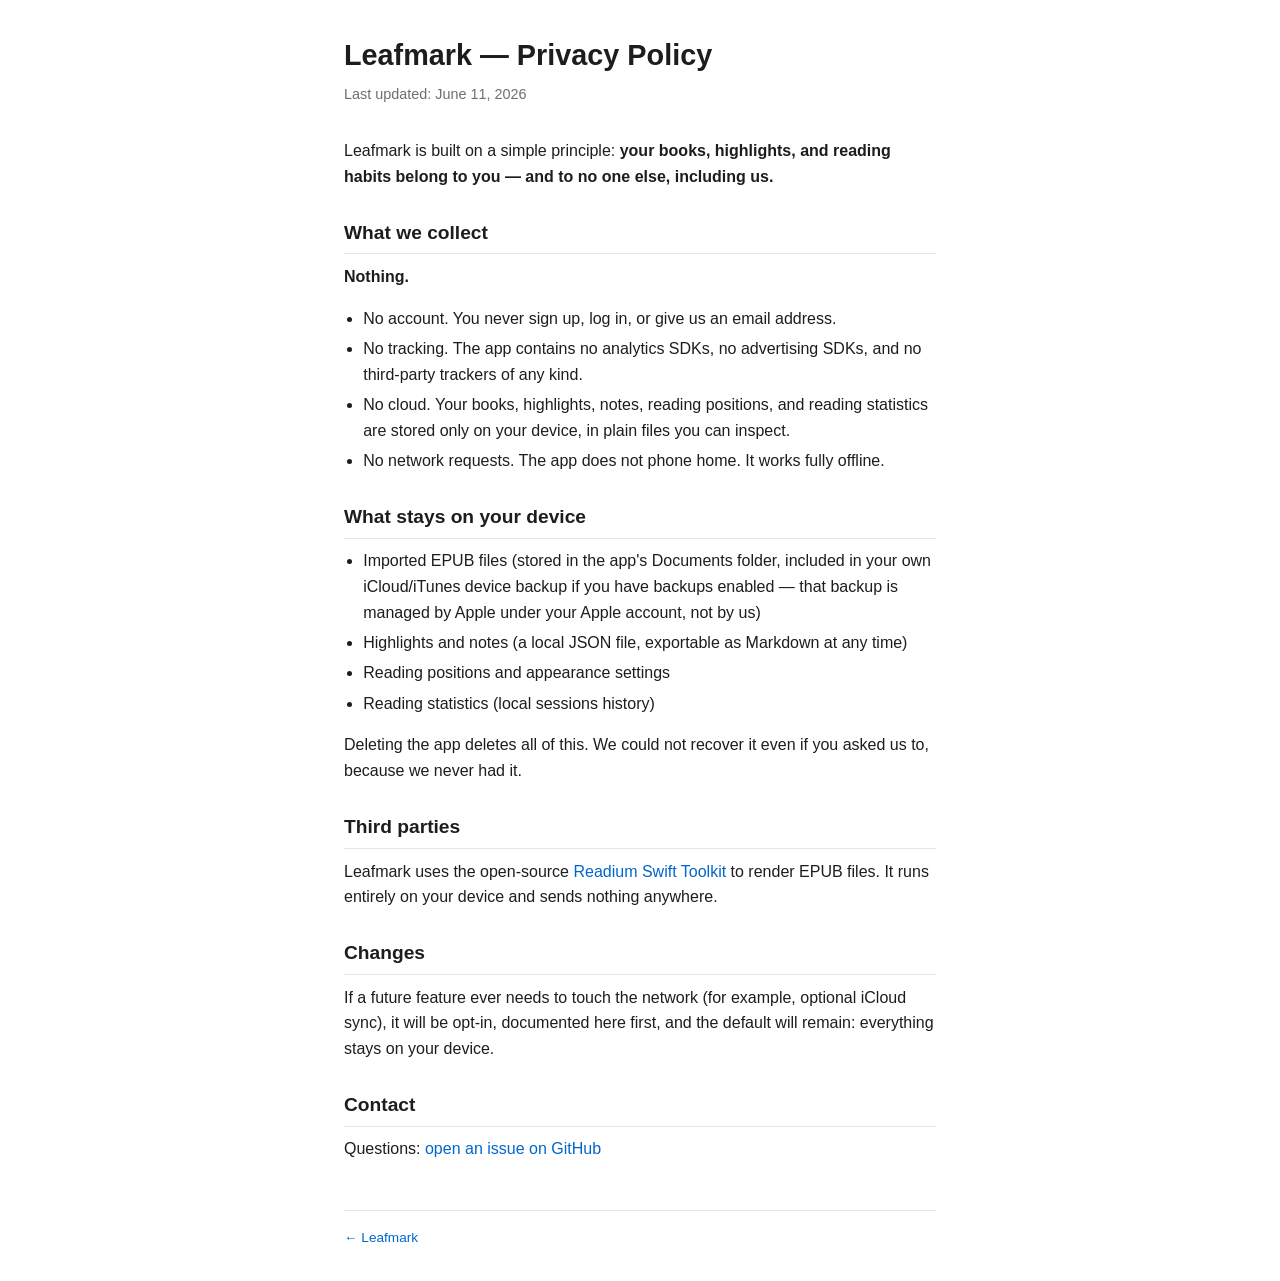
==== privacy.html @ 05604157 "Leafmark app site: privacy policy, support, landing page" ====
<!DOCTYPE html>
<html lang="en">
<head>
<meta charset="utf-8">
<meta name="viewport" content="width=device-width, initial-scale=1">
<title>Privacy Policy — Leafmark</title>
<style>
  * { margin: 0; padding: 0; box-sizing: border-box; }
  body { font-family: -apple-system, BlinkMacSystemFont, "Segoe UI", Roboto, sans-serif; color: #1d1d1f; line-height: 1.6; max-width: 640px; margin: 0 auto; padding: 2rem 1.5rem; }
  h1 { font-size: 1.8rem; margin-bottom: .3rem; }
  .updated { color: #6e6e73; font-size: .9rem; margin-bottom: 2rem; }
  h2 { font-size: 1.2rem; margin: 1.8rem 0 .6rem; border-bottom: 1px solid #e5e5e5; padding-bottom: .3rem; }
  ul { padding-left: 1.2rem; margin-bottom: 1rem; }
  li { margin-bottom: .3rem; }
  p { margin-bottom: 1rem; }
  a { color: #0066cc; text-decoration: none; }
  a:hover { text-decoration: underline; }
  strong { font-weight: 600; }
  footer { margin-top: 3rem; padding-top: 1rem; border-top: 1px solid #e5e5e5; color: #6e6e73; font-size: .85rem; }
</style>
</head>
<body>
<h1>Leafmark — Privacy Policy</h1>
<p class="updated">Last updated: June 11, 2026</p>

<p>Leafmark is built on a simple principle: <strong>your books, highlights, and reading habits belong to you — and to no one else, including us.</strong></p>

<h2>What we collect</h2>
<p><strong>Nothing.</strong></p>
<ul>
  <li>No account. You never sign up, log in, or give us an email address.</li>
  <li>No tracking. The app contains no analytics SDKs, no advertising SDKs, and no third-party trackers of any kind.</li>
  <li>No cloud. Your books, highlights, notes, reading positions, and reading statistics are stored only on your device, in plain files you can inspect.</li>
  <li>No network requests. The app does not phone home. It works fully offline.</li>
</ul>

<h2>What stays on your device</h2>
<ul>
  <li>Imported EPUB files (stored in the app's Documents folder, included in your own iCloud/iTunes device backup if you have backups enabled — that backup is managed by Apple under your Apple account, not by us)</li>
  <li>Highlights and notes (a local JSON file, exportable as Markdown at any time)</li>
  <li>Reading positions and appearance settings</li>
  <li>Reading statistics (local sessions history)</li>
</ul>
<p>Deleting the app deletes all of this. We could not recover it even if you asked us to, because we never had it.</p>

<h2>Third parties</h2>
<p>Leafmark uses the open-source <a href="https://github.com/readium/swift-toolkit">Readium Swift Toolkit</a> to render EPUB files. It runs entirely on your device and sends nothing anywhere.</p>

<h2>Changes</h2>
<p>If a future feature ever needs to touch the network (for example, optional iCloud sync), it will be opt-in, documented here first, and the default will remain: everything stays on your device.</p>

<h2>Contact</h2>
<p>Questions: <a href="https://github.com/atani/epub-reader-ios/issues">open an issue on GitHub</a></p>

<footer><a href="index.html">← Leafmark</a></footer>
</body>
</html>
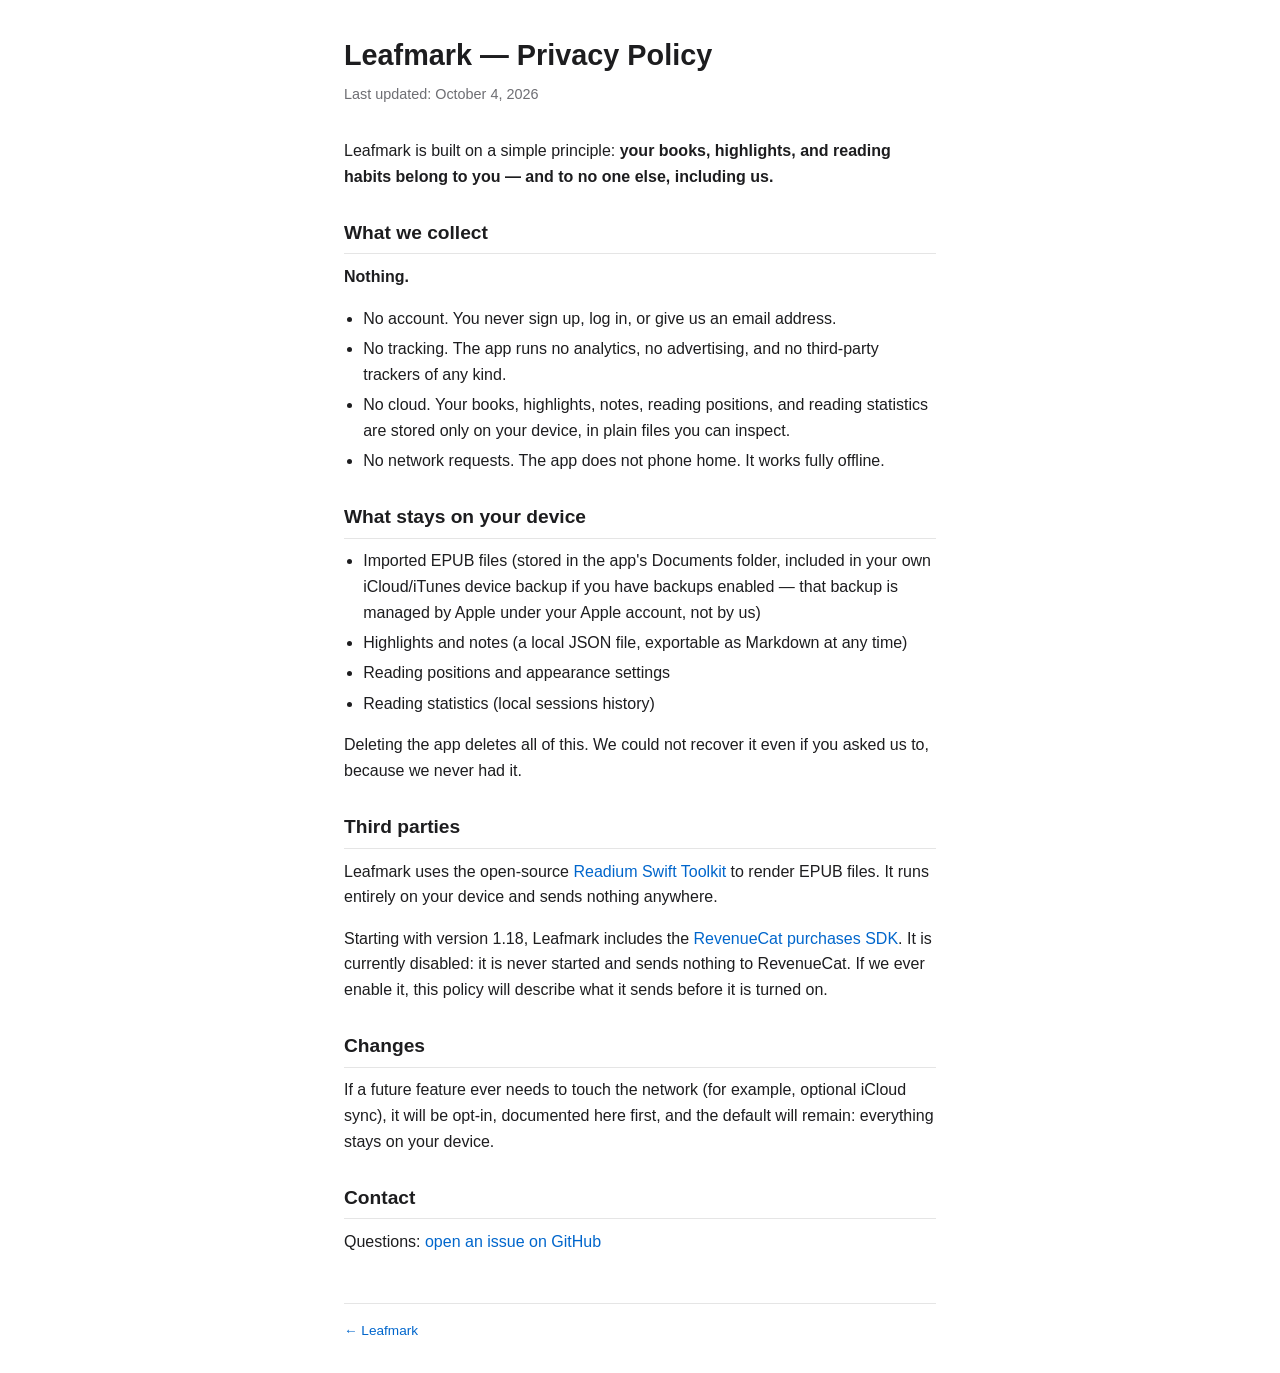
==== commit 00bd78c9: "1.18の配布基点を整え、プライバシーポリシーを更新します。 - 公開中の1.17に含まれる代替アイコンを統合し、版番号を1.18（build 27）へ上げます。 - プライバシーポリシーへ、Reve" ====
--- a/privacy.html
+++ b/privacy.html
@@ -21,7 +21,7 @@
 </head>
 <body>
 <h1>Leafmark — Privacy Policy</h1>
-<p class="updated">Last updated: June 11, 2026</p>
+<p class="updated">Last updated: October 4, 2026</p>
 
 <p>Leafmark is built on a simple principle: <strong>your books, highlights, and reading habits belong to you — and to no one else, including us.</strong></p>
 
@@ -29,7 +29,7 @@
 <p><strong>Nothing.</strong></p>
 <ul>
   <li>No account. You never sign up, log in, or give us an email address.</li>
-  <li>No tracking. The app contains no analytics SDKs, no advertising SDKs, and no third-party trackers of any kind.</li>
+  <li>No tracking. The app runs no analytics, no advertising, and no third-party trackers of any kind.</li>
   <li>No cloud. Your books, highlights, notes, reading positions, and reading statistics are stored only on your device, in plain files you can inspect.</li>
   <li>No network requests. The app does not phone home. It works fully offline.</li>
 </ul>
@@ -45,6 +45,7 @@
 
 <h2>Third parties</h2>
 <p>Leafmark uses the open-source <a href="https://github.com/readium/swift-toolkit">Readium Swift Toolkit</a> to render EPUB files. It runs entirely on your device and sends nothing anywhere.</p>
+<p>Starting with version 1.18, Leafmark includes the <a href="https://github.com/RevenueCat/purchases-ios">RevenueCat purchases SDK</a>. It is currently disabled: it is never started and sends nothing to RevenueCat. If we ever enable it, this policy will describe what it sends before it is turned on.</p>
 
 <h2>Changes</h2>
 <p>If a future feature ever needs to touch the network (for example, optional iCloud sync), it will be opt-in, documented here first, and the default will remain: everything stays on your device.</p>
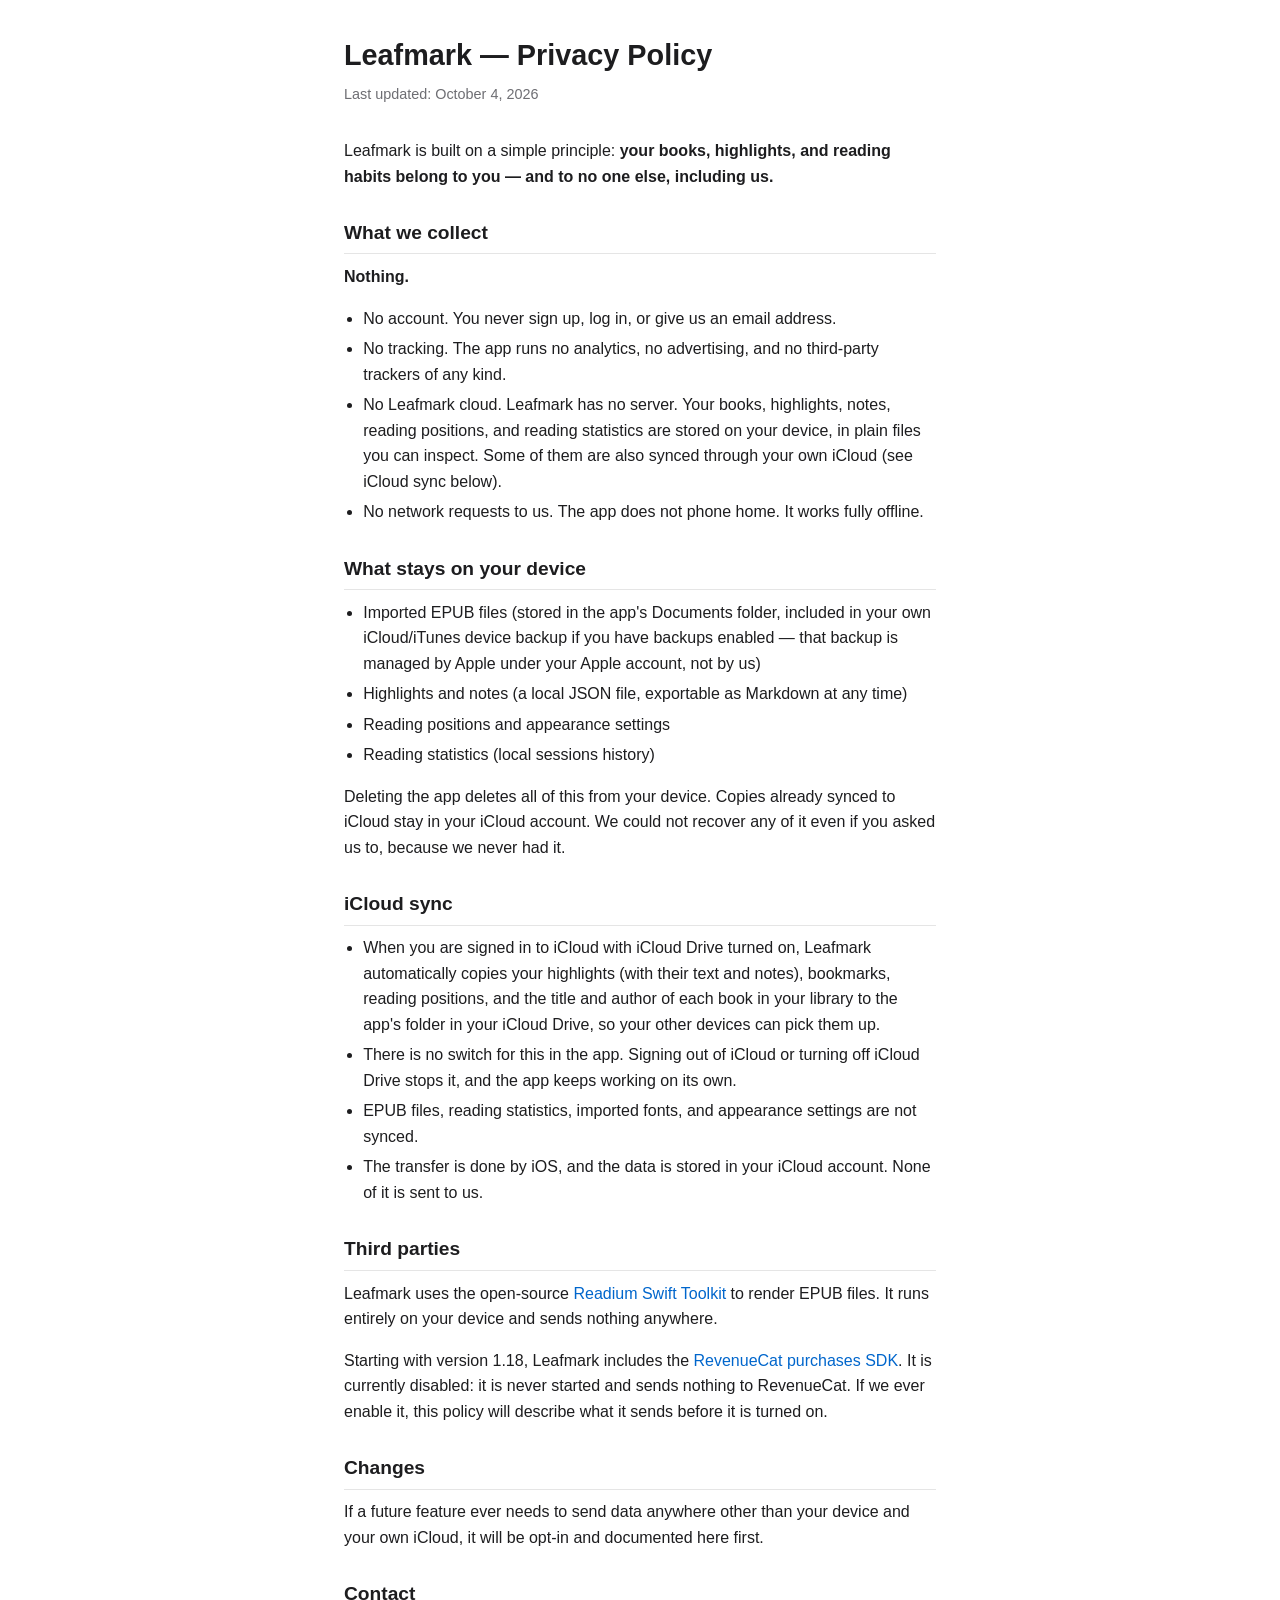
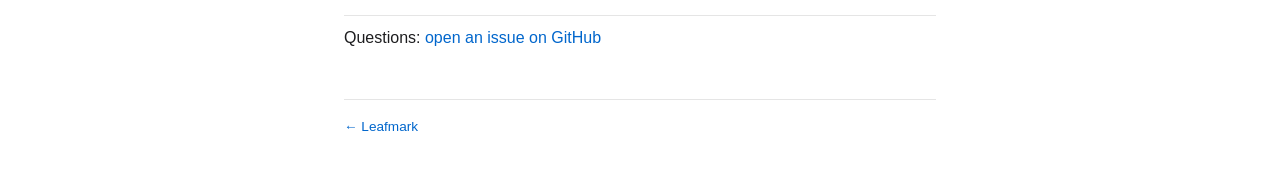
==== commit 047e9e22: "プライバシーポリシーをiCloud同期の実装に合わせます。 - 端末のみに保存するという記載を改め、iCloud同期の節を追加します。 - アプリを削除してもiCloud側の写しが残ることを明記します" ====
--- a/privacy.html
+++ b/privacy.html
@@ -30,8 +30,8 @@
 <ul>
   <li>No account. You never sign up, log in, or give us an email address.</li>
   <li>No tracking. The app runs no analytics, no advertising, and no third-party trackers of any kind.</li>
-  <li>No cloud. Your books, highlights, notes, reading positions, and reading statistics are stored only on your device, in plain files you can inspect.</li>
-  <li>No network requests. The app does not phone home. It works fully offline.</li>
+  <li>No Leafmark cloud. Leafmark has no server. Your books, highlights, notes, reading positions, and reading statistics are stored on your device, in plain files you can inspect. Some of them are also synced through your own iCloud (see iCloud sync below).</li>
+  <li>No network requests to us. The app does not phone home. It works fully offline.</li>
 </ul>
 
 <h2>What stays on your device</h2>
@@ -41,14 +41,22 @@
   <li>Reading positions and appearance settings</li>
   <li>Reading statistics (local sessions history)</li>
 </ul>
-<p>Deleting the app deletes all of this. We could not recover it even if you asked us to, because we never had it.</p>
+<p>Deleting the app deletes all of this from your device. Copies already synced to iCloud stay in your iCloud account. We could not recover any of it even if you asked us to, because we never had it.</p>
+
+<h2>iCloud sync</h2>
+<ul>
+  <li>When you are signed in to iCloud with iCloud Drive turned on, Leafmark automatically copies your highlights (with their text and notes), bookmarks, reading positions, and the title and author of each book in your library to the app's folder in your iCloud Drive, so your other devices can pick them up.</li>
+  <li>There is no switch for this in the app. Signing out of iCloud or turning off iCloud Drive stops it, and the app keeps working on its own.</li>
+  <li>EPUB files, reading statistics, imported fonts, and appearance settings are not synced.</li>
+  <li>The transfer is done by iOS, and the data is stored in your iCloud account. None of it is sent to us.</li>
+</ul>
 
 <h2>Third parties</h2>
 <p>Leafmark uses the open-source <a href="https://github.com/readium/swift-toolkit">Readium Swift Toolkit</a> to render EPUB files. It runs entirely on your device and sends nothing anywhere.</p>
 <p>Starting with version 1.18, Leafmark includes the <a href="https://github.com/RevenueCat/purchases-ios">RevenueCat purchases SDK</a>. It is currently disabled: it is never started and sends nothing to RevenueCat. If we ever enable it, this policy will describe what it sends before it is turned on.</p>
 
 <h2>Changes</h2>
-<p>If a future feature ever needs to touch the network (for example, optional iCloud sync), it will be opt-in, documented here first, and the default will remain: everything stays on your device.</p>
+<p>If a future feature ever needs to send data anywhere other than your device and your own iCloud, it will be opt-in and documented here first.</p>
 
 <h2>Contact</h2>
 <p>Questions: <a href="https://github.com/atani/epub-reader-ios/issues">open an issue on GitHub</a></p>
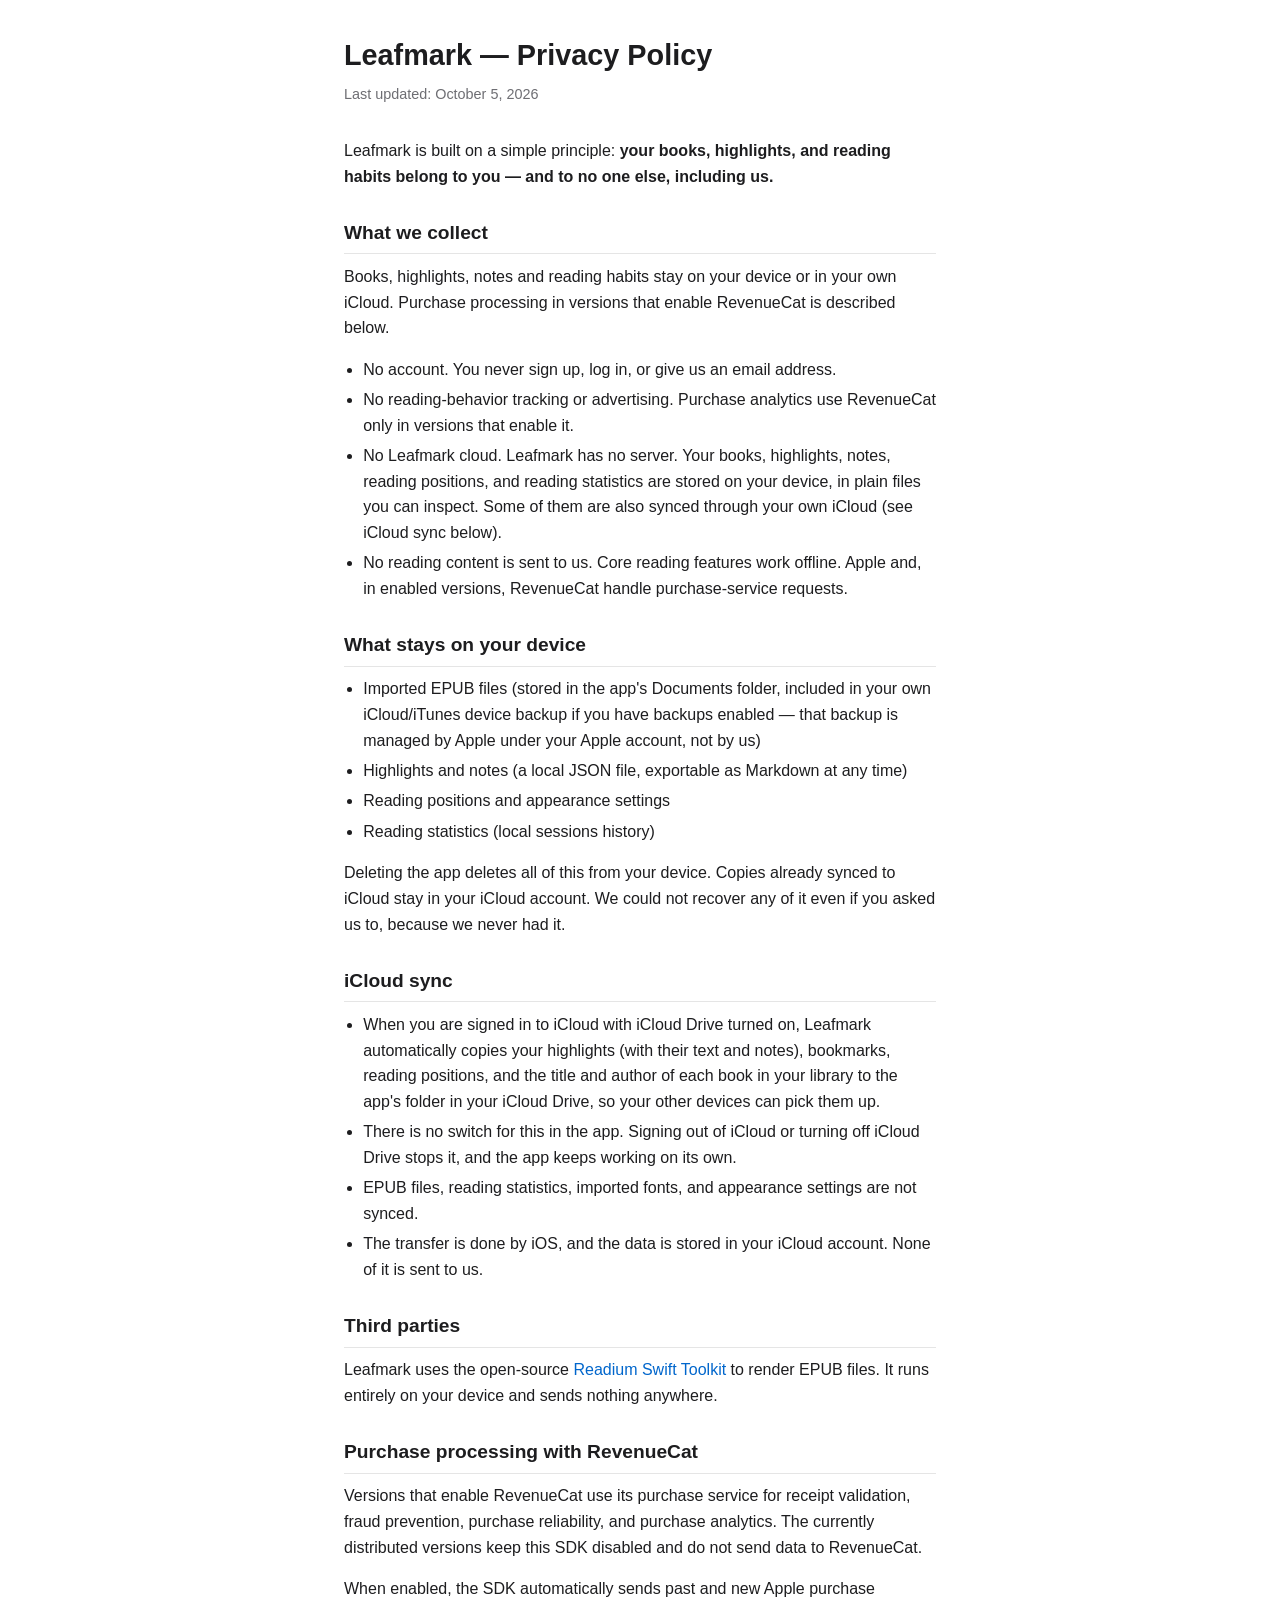
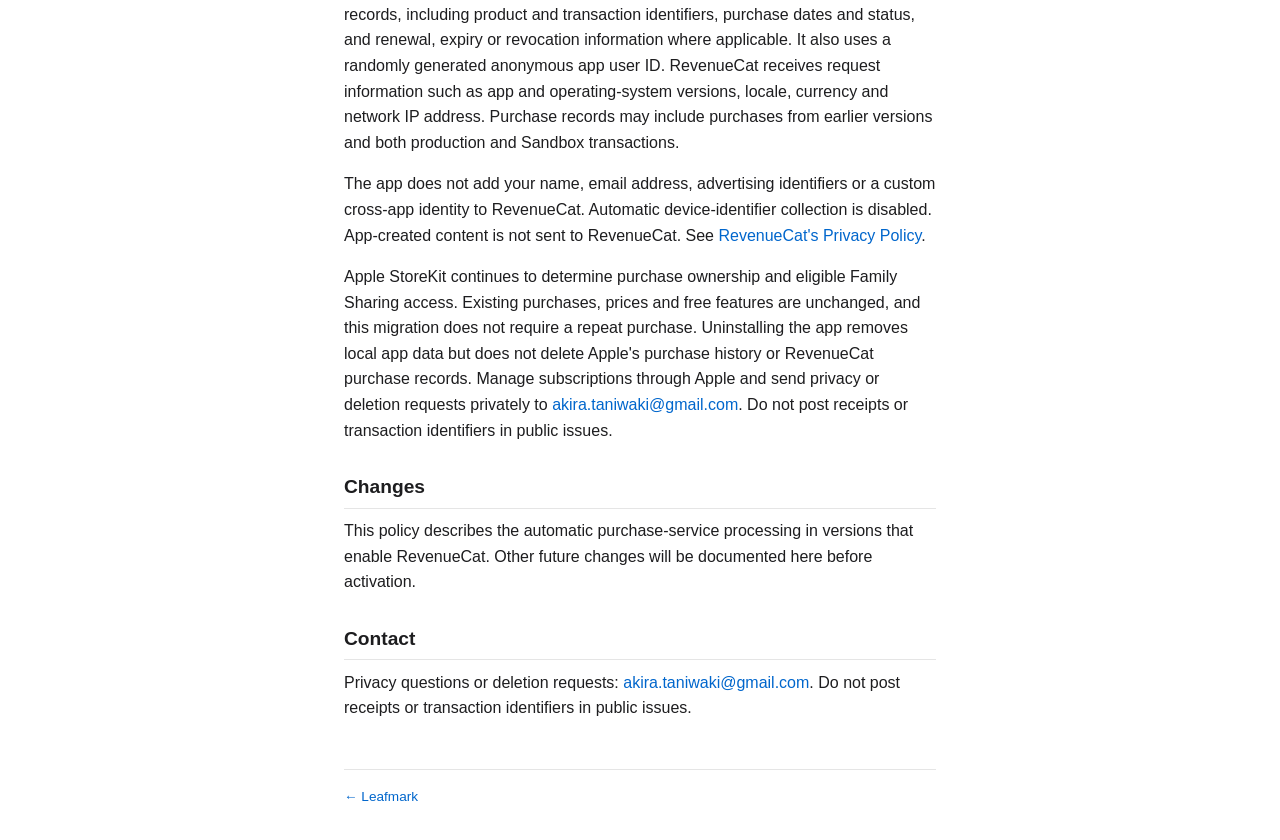
==== commit 46d64a29: "RevenueCatの有効化準備と未公開プライバシー案を追加します。" ====
--- a/privacy.html
+++ b/privacy.html
@@ -21,17 +21,17 @@
 </head>
 <body>
 <h1>Leafmark — Privacy Policy</h1>
-<p class="updated">Last updated: October 4, 2026</p>
+<p class="updated">Last updated: October 5, 2026</p>
 
 <p>Leafmark is built on a simple principle: <strong>your books, highlights, and reading habits belong to you — and to no one else, including us.</strong></p>
 
 <h2>What we collect</h2>
-<p><strong>Nothing.</strong></p>
+<p>Books, highlights, notes and reading habits stay on your device or in your own iCloud. Purchase processing in versions that enable RevenueCat is described below.</p>
 <ul>
   <li>No account. You never sign up, log in, or give us an email address.</li>
-  <li>No tracking. The app runs no analytics, no advertising, and no third-party trackers of any kind.</li>
+  <li>No reading-behavior tracking or advertising. Purchase analytics use RevenueCat only in versions that enable it.</li>
   <li>No Leafmark cloud. Leafmark has no server. Your books, highlights, notes, reading positions, and reading statistics are stored on your device, in plain files you can inspect. Some of them are also synced through your own iCloud (see iCloud sync below).</li>
-  <li>No network requests to us. The app does not phone home. It works fully offline.</li>
+  <li>No reading content is sent to us. Core reading features work offline. Apple and, in enabled versions, RevenueCat handle purchase-service requests.</li>
 </ul>
 
 <h2>What stays on your device</h2>
@@ -53,13 +53,18 @@
 
 <h2>Third parties</h2>
 <p>Leafmark uses the open-source <a href="https://github.com/readium/swift-toolkit">Readium Swift Toolkit</a> to render EPUB files. It runs entirely on your device and sends nothing anywhere.</p>
-<p>Starting with version 1.18, Leafmark includes the <a href="https://github.com/RevenueCat/purchases-ios">RevenueCat purchases SDK</a>. It is currently disabled: it is never started and sends nothing to RevenueCat. If we ever enable it, this policy will describe what it sends before it is turned on.</p>
+<h2>Purchase processing with RevenueCat</h2>
+<p>Versions that enable RevenueCat use its purchase service for receipt validation, fraud prevention, purchase reliability, and purchase analytics. The currently distributed versions keep this SDK disabled and do not send data to RevenueCat.</p>
+<p>When enabled, the SDK automatically sends past and new Apple purchase records, including product and transaction identifiers, purchase dates and status, and renewal, expiry or revocation information where applicable. It also uses a randomly generated anonymous app user ID. RevenueCat receives request information such as app and operating-system versions, locale, currency and network IP address. Purchase records may include purchases from earlier versions and both production and Sandbox transactions.</p>
+<p>The app does not add your name, email address, advertising identifiers or a custom cross-app identity to RevenueCat. Automatic device-identifier collection is disabled. App-created content is not sent to RevenueCat. See <a href="https://www.revenuecat.com/privacy">RevenueCat's Privacy Policy</a>.</p>
+<p>Apple StoreKit continues to determine purchase ownership and eligible Family Sharing access. Existing purchases, prices and free features are unchanged, and this migration does not require a repeat purchase. Uninstalling the app removes local app data but does not delete Apple's purchase history or RevenueCat purchase records. Manage subscriptions through Apple and send privacy or deletion requests privately to <a href="mailto:akira.taniwaki@gmail.com">akira.taniwaki@gmail.com</a>. Do not post receipts or transaction identifiers in public issues.</p>
+
 
 <h2>Changes</h2>
-<p>If a future feature ever needs to send data anywhere other than your device and your own iCloud, it will be opt-in and documented here first.</p>
+<p>This policy describes the automatic purchase-service processing in versions that enable RevenueCat. Other future changes will be documented here before activation.</p>
 
 <h2>Contact</h2>
-<p>Questions: <a href="https://github.com/atani/epub-reader-ios/issues">open an issue on GitHub</a></p>
+<p>Privacy questions or deletion requests: <a href="mailto:akira.taniwaki@gmail.com">akira.taniwaki@gmail.com</a>. Do not post receipts or transaction identifiers in public issues.</p>
 
 <footer><a href="index.html">← Leafmark</a></footer>
 </body>
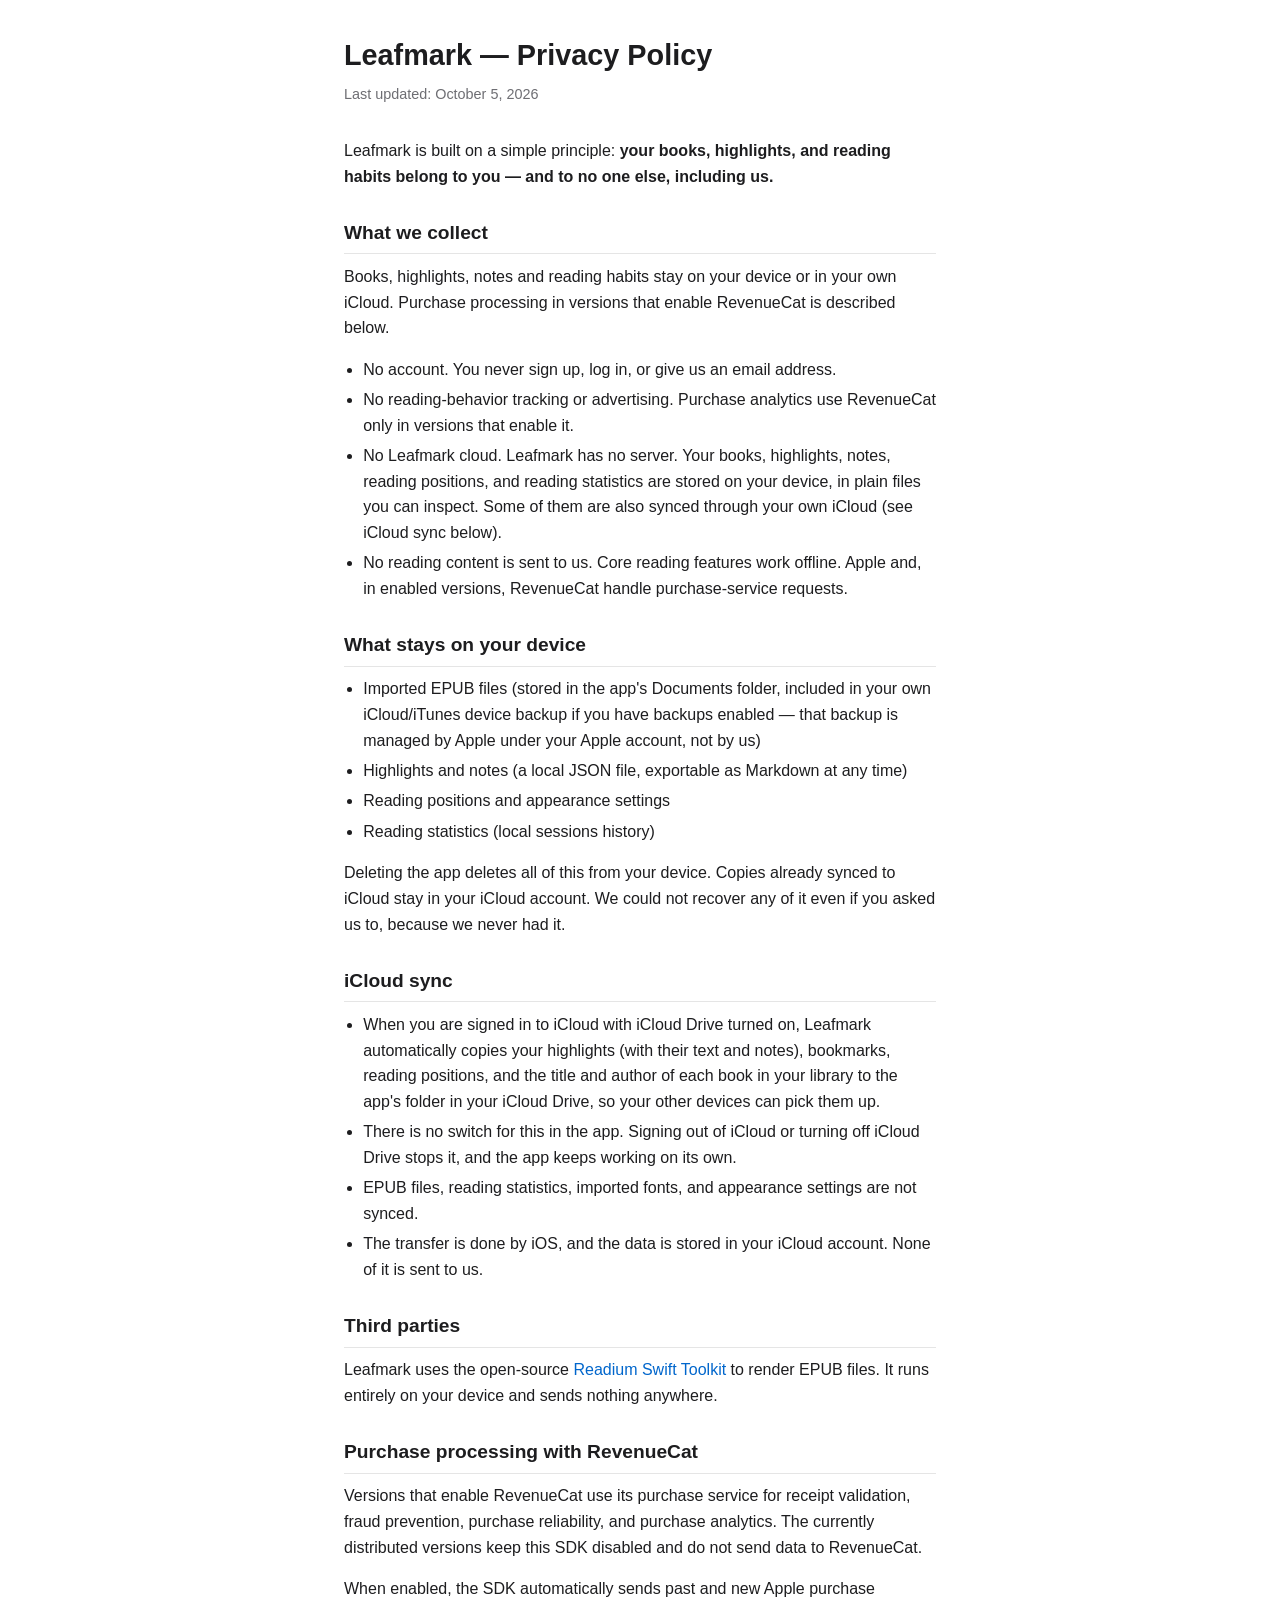
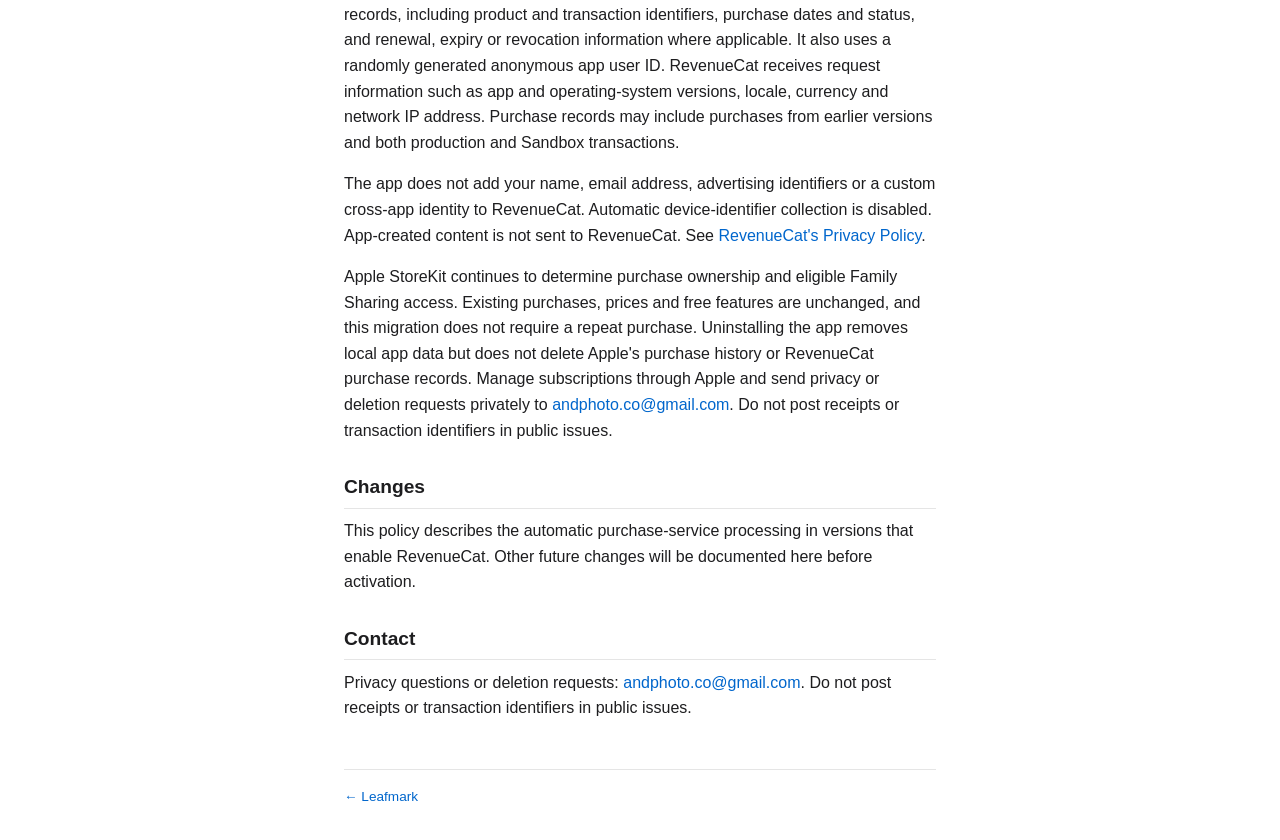
==== commit f541a31e: "RevenueCatの購入情報処理と問い合わせ窓口を公開します。" ====
--- a/privacy.html
+++ b/privacy.html
@@ -57,14 +57,14 @@
 <p>Versions that enable RevenueCat use its purchase service for receipt validation, fraud prevention, purchase reliability, and purchase analytics. The currently distributed versions keep this SDK disabled and do not send data to RevenueCat.</p>
 <p>When enabled, the SDK automatically sends past and new Apple purchase records, including product and transaction identifiers, purchase dates and status, and renewal, expiry or revocation information where applicable. It also uses a randomly generated anonymous app user ID. RevenueCat receives request information such as app and operating-system versions, locale, currency and network IP address. Purchase records may include purchases from earlier versions and both production and Sandbox transactions.</p>
 <p>The app does not add your name, email address, advertising identifiers or a custom cross-app identity to RevenueCat. Automatic device-identifier collection is disabled. App-created content is not sent to RevenueCat. See <a href="https://www.revenuecat.com/privacy">RevenueCat's Privacy Policy</a>.</p>
-<p>Apple StoreKit continues to determine purchase ownership and eligible Family Sharing access. Existing purchases, prices and free features are unchanged, and this migration does not require a repeat purchase. Uninstalling the app removes local app data but does not delete Apple's purchase history or RevenueCat purchase records. Manage subscriptions through Apple and send privacy or deletion requests privately to <a href="mailto:akira.taniwaki@gmail.com">akira.taniwaki@gmail.com</a>. Do not post receipts or transaction identifiers in public issues.</p>
+<p>Apple StoreKit continues to determine purchase ownership and eligible Family Sharing access. Existing purchases, prices and free features are unchanged, and this migration does not require a repeat purchase. Uninstalling the app removes local app data but does not delete Apple's purchase history or RevenueCat purchase records. Manage subscriptions through Apple and send privacy or deletion requests privately to <a href="mailto:andphoto.co@gmail.com">andphoto.co@gmail.com</a>. Do not post receipts or transaction identifiers in public issues.</p>
 
 
 <h2>Changes</h2>
 <p>This policy describes the automatic purchase-service processing in versions that enable RevenueCat. Other future changes will be documented here before activation.</p>
 
 <h2>Contact</h2>
-<p>Privacy questions or deletion requests: <a href="mailto:akira.taniwaki@gmail.com">akira.taniwaki@gmail.com</a>. Do not post receipts or transaction identifiers in public issues.</p>
+<p>Privacy questions or deletion requests: <a href="mailto:andphoto.co@gmail.com">andphoto.co@gmail.com</a>. Do not post receipts or transaction identifiers in public issues.</p>
 
 <footer><a href="index.html">← Leafmark</a></footer>
 </body>
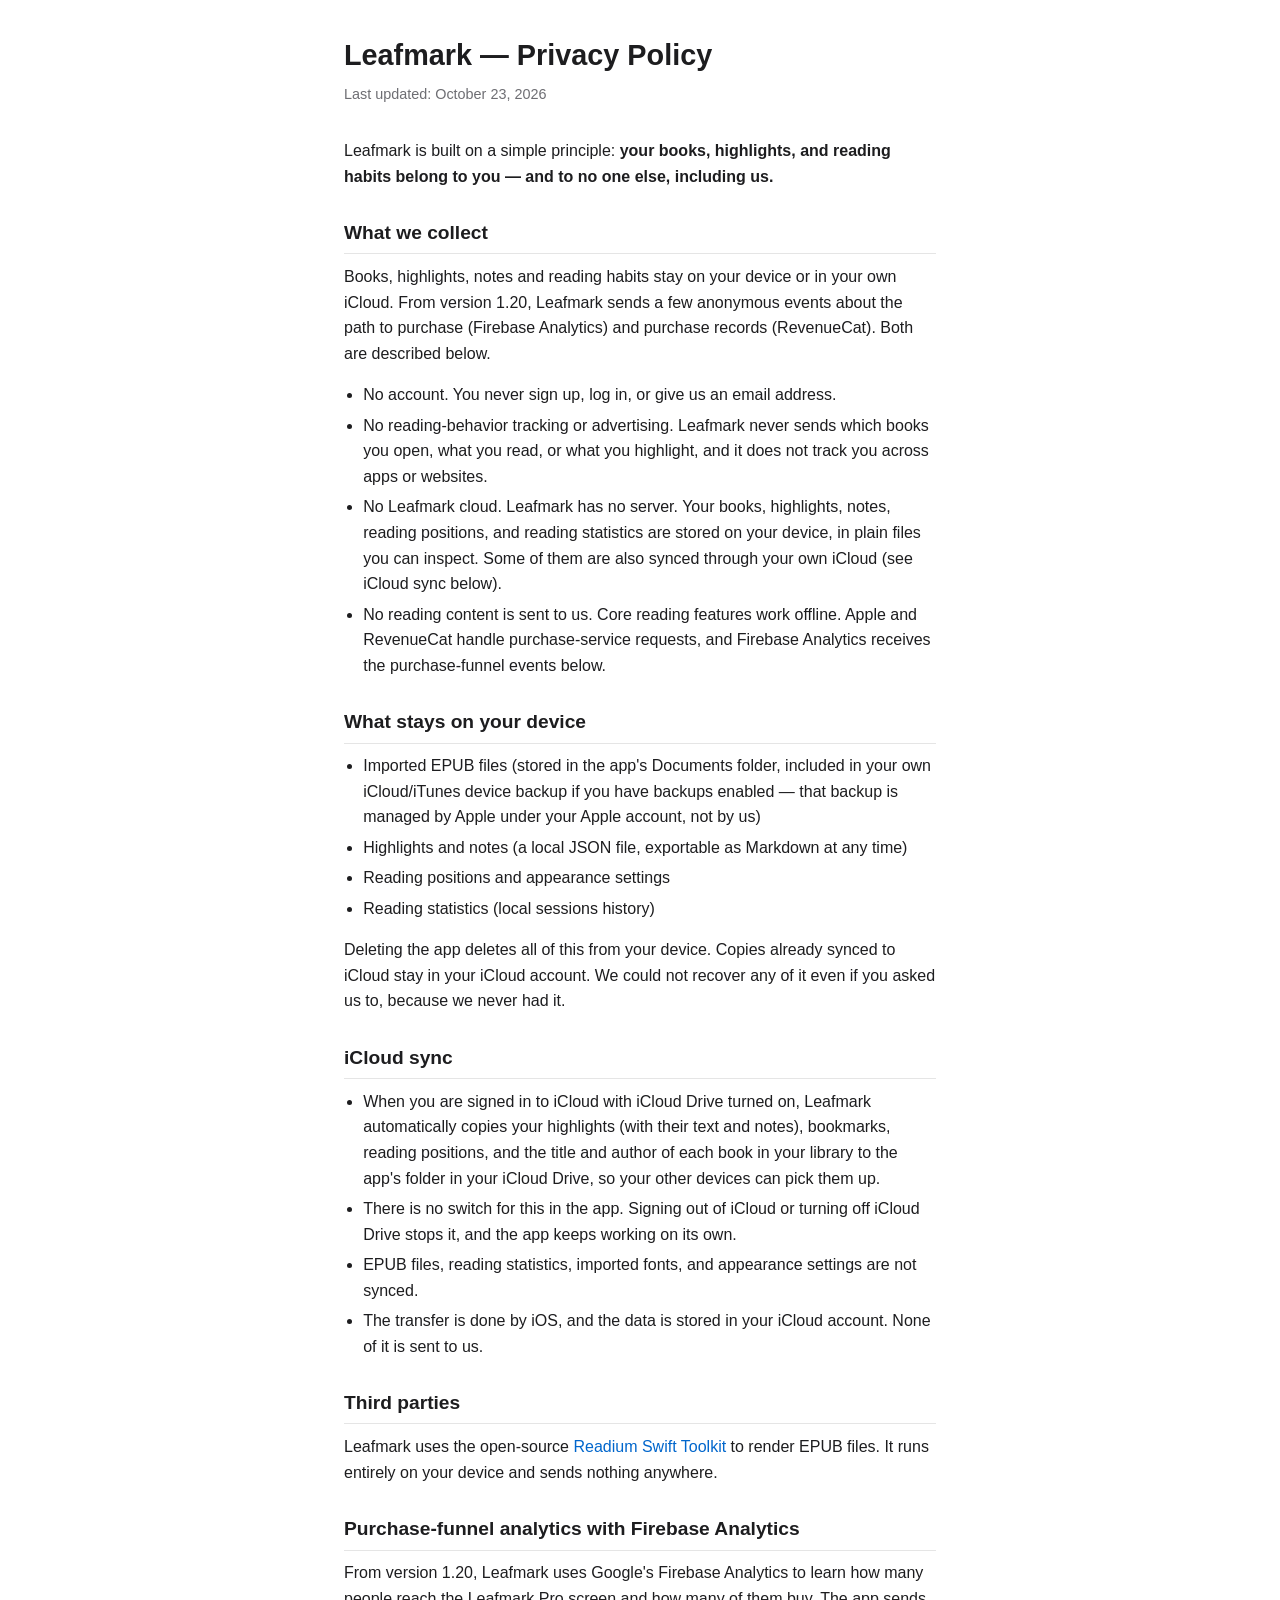
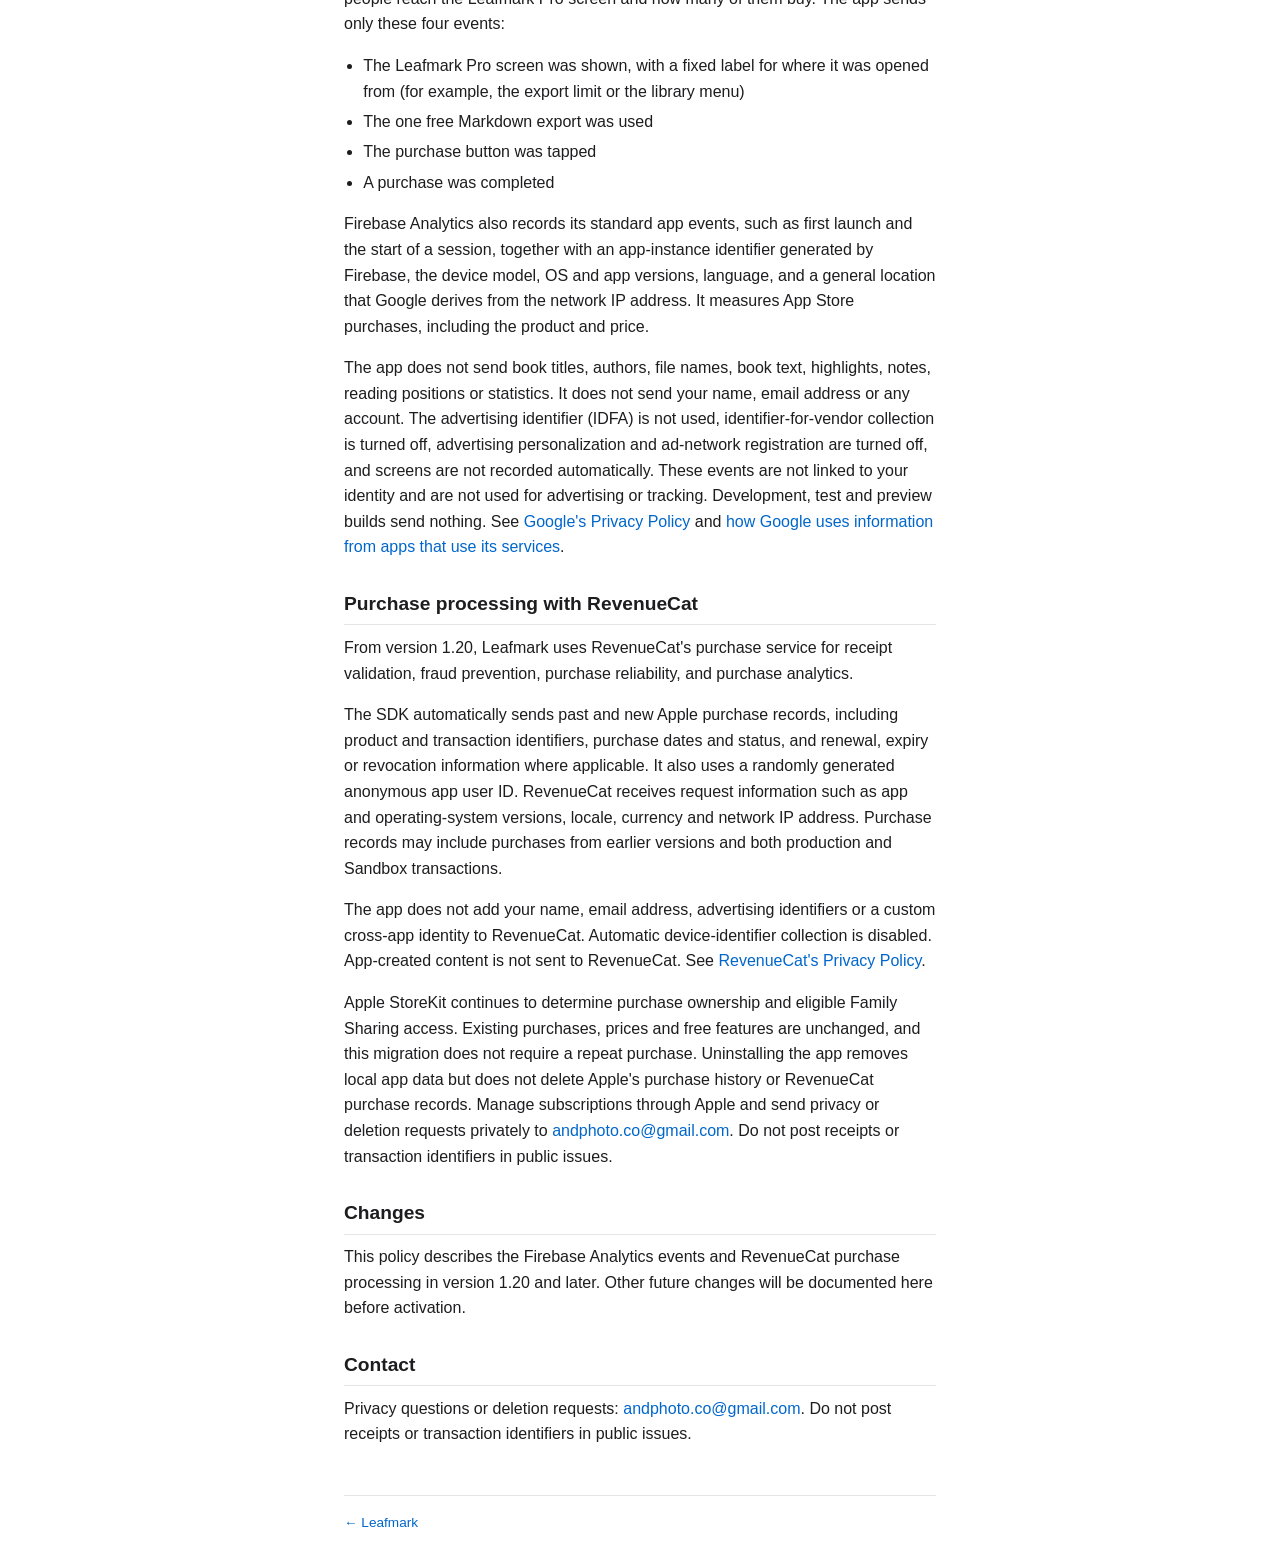
==== commit 2ff38978: "1.20 で購入までの計測を入れ、RevenueCat を有効にし、ストアの訴求を直します。 - Firebase Analytics で購入までの 4 イベントだけを匿名で送ります（ADR-0009" ====
--- a/privacy.html
+++ b/privacy.html
@@ -21,17 +21,17 @@
 </head>
 <body>
 <h1>Leafmark — Privacy Policy</h1>
-<p class="updated">Last updated: October 5, 2026</p>
+<p class="updated">Last updated: October 23, 2026</p>
 
 <p>Leafmark is built on a simple principle: <strong>your books, highlights, and reading habits belong to you — and to no one else, including us.</strong></p>
 
 <h2>What we collect</h2>
-<p>Books, highlights, notes and reading habits stay on your device or in your own iCloud. Purchase processing in versions that enable RevenueCat is described below.</p>
+<p>Books, highlights, notes and reading habits stay on your device or in your own iCloud. From version 1.20, Leafmark sends a few anonymous events about the path to purchase (Firebase Analytics) and purchase records (RevenueCat). Both are described below.</p>
 <ul>
   <li>No account. You never sign up, log in, or give us an email address.</li>
-  <li>No reading-behavior tracking or advertising. Purchase analytics use RevenueCat only in versions that enable it.</li>
+  <li>No reading-behavior tracking or advertising. Leafmark never sends which books you open, what you read, or what you highlight, and it does not track you across apps or websites.</li>
   <li>No Leafmark cloud. Leafmark has no server. Your books, highlights, notes, reading positions, and reading statistics are stored on your device, in plain files you can inspect. Some of them are also synced through your own iCloud (see iCloud sync below).</li>
-  <li>No reading content is sent to us. Core reading features work offline. Apple and, in enabled versions, RevenueCat handle purchase-service requests.</li>
+  <li>No reading content is sent to us. Core reading features work offline. Apple and RevenueCat handle purchase-service requests, and Firebase Analytics receives the purchase-funnel events below.</li>
 </ul>
 
 <h2>What stays on your device</h2>
@@ -53,15 +53,26 @@
 
 <h2>Third parties</h2>
 <p>Leafmark uses the open-source <a href="https://github.com/readium/swift-toolkit">Readium Swift Toolkit</a> to render EPUB files. It runs entirely on your device and sends nothing anywhere.</p>
+<h2>Purchase-funnel analytics with Firebase Analytics</h2>
+<p>From version 1.20, Leafmark uses Google's Firebase Analytics to learn how many people reach the Leafmark Pro screen and how many of them buy. The app sends only these four events:</p>
+<ul>
+  <li>The Leafmark Pro screen was shown, with a fixed label for where it was opened from (for example, the export limit or the library menu)</li>
+  <li>The one free Markdown export was used</li>
+  <li>The purchase button was tapped</li>
+  <li>A purchase was completed</li>
+</ul>
+<p>Firebase Analytics also records its standard app events, such as first launch and the start of a session, together with an app-instance identifier generated by Firebase, the device model, OS and app versions, language, and a general location that Google derives from the network IP address. It measures App Store purchases, including the product and price.</p>
+<p>The app does not send book titles, authors, file names, book text, highlights, notes, reading positions or statistics. It does not send your name, email address or any account. The advertising identifier (IDFA) is not used, identifier-for-vendor collection is turned off, advertising personalization and ad-network registration are turned off, and screens are not recorded automatically. These events are not linked to your identity and are not used for advertising or tracking. Development, test and preview builds send nothing. See <a href="https://policies.google.com/privacy">Google's Privacy Policy</a> and <a href="https://policies.google.com/technologies/partner-sites">how Google uses information from apps that use its services</a>.</p>
+
 <h2>Purchase processing with RevenueCat</h2>
-<p>Versions that enable RevenueCat use its purchase service for receipt validation, fraud prevention, purchase reliability, and purchase analytics. The currently distributed versions keep this SDK disabled and do not send data to RevenueCat.</p>
-<p>When enabled, the SDK automatically sends past and new Apple purchase records, including product and transaction identifiers, purchase dates and status, and renewal, expiry or revocation information where applicable. It also uses a randomly generated anonymous app user ID. RevenueCat receives request information such as app and operating-system versions, locale, currency and network IP address. Purchase records may include purchases from earlier versions and both production and Sandbox transactions.</p>
+<p>From version 1.20, Leafmark uses RevenueCat's purchase service for receipt validation, fraud prevention, purchase reliability, and purchase analytics.</p>
+<p>The SDK automatically sends past and new Apple purchase records, including product and transaction identifiers, purchase dates and status, and renewal, expiry or revocation information where applicable. It also uses a randomly generated anonymous app user ID. RevenueCat receives request information such as app and operating-system versions, locale, currency and network IP address. Purchase records may include purchases from earlier versions and both production and Sandbox transactions.</p>
 <p>The app does not add your name, email address, advertising identifiers or a custom cross-app identity to RevenueCat. Automatic device-identifier collection is disabled. App-created content is not sent to RevenueCat. See <a href="https://www.revenuecat.com/privacy">RevenueCat's Privacy Policy</a>.</p>
 <p>Apple StoreKit continues to determine purchase ownership and eligible Family Sharing access. Existing purchases, prices and free features are unchanged, and this migration does not require a repeat purchase. Uninstalling the app removes local app data but does not delete Apple's purchase history or RevenueCat purchase records. Manage subscriptions through Apple and send privacy or deletion requests privately to <a href="mailto:andphoto.co@gmail.com">andphoto.co@gmail.com</a>. Do not post receipts or transaction identifiers in public issues.</p>
 
 
 <h2>Changes</h2>
-<p>This policy describes the automatic purchase-service processing in versions that enable RevenueCat. Other future changes will be documented here before activation.</p>
+<p>This policy describes the Firebase Analytics events and RevenueCat purchase processing in version 1.20 and later. Other future changes will be documented here before activation.</p>
 
 <h2>Contact</h2>
 <p>Privacy questions or deletion requests: <a href="mailto:andphoto.co@gmail.com">andphoto.co@gmail.com</a>. Do not post receipts or transaction identifiers in public issues.</p>
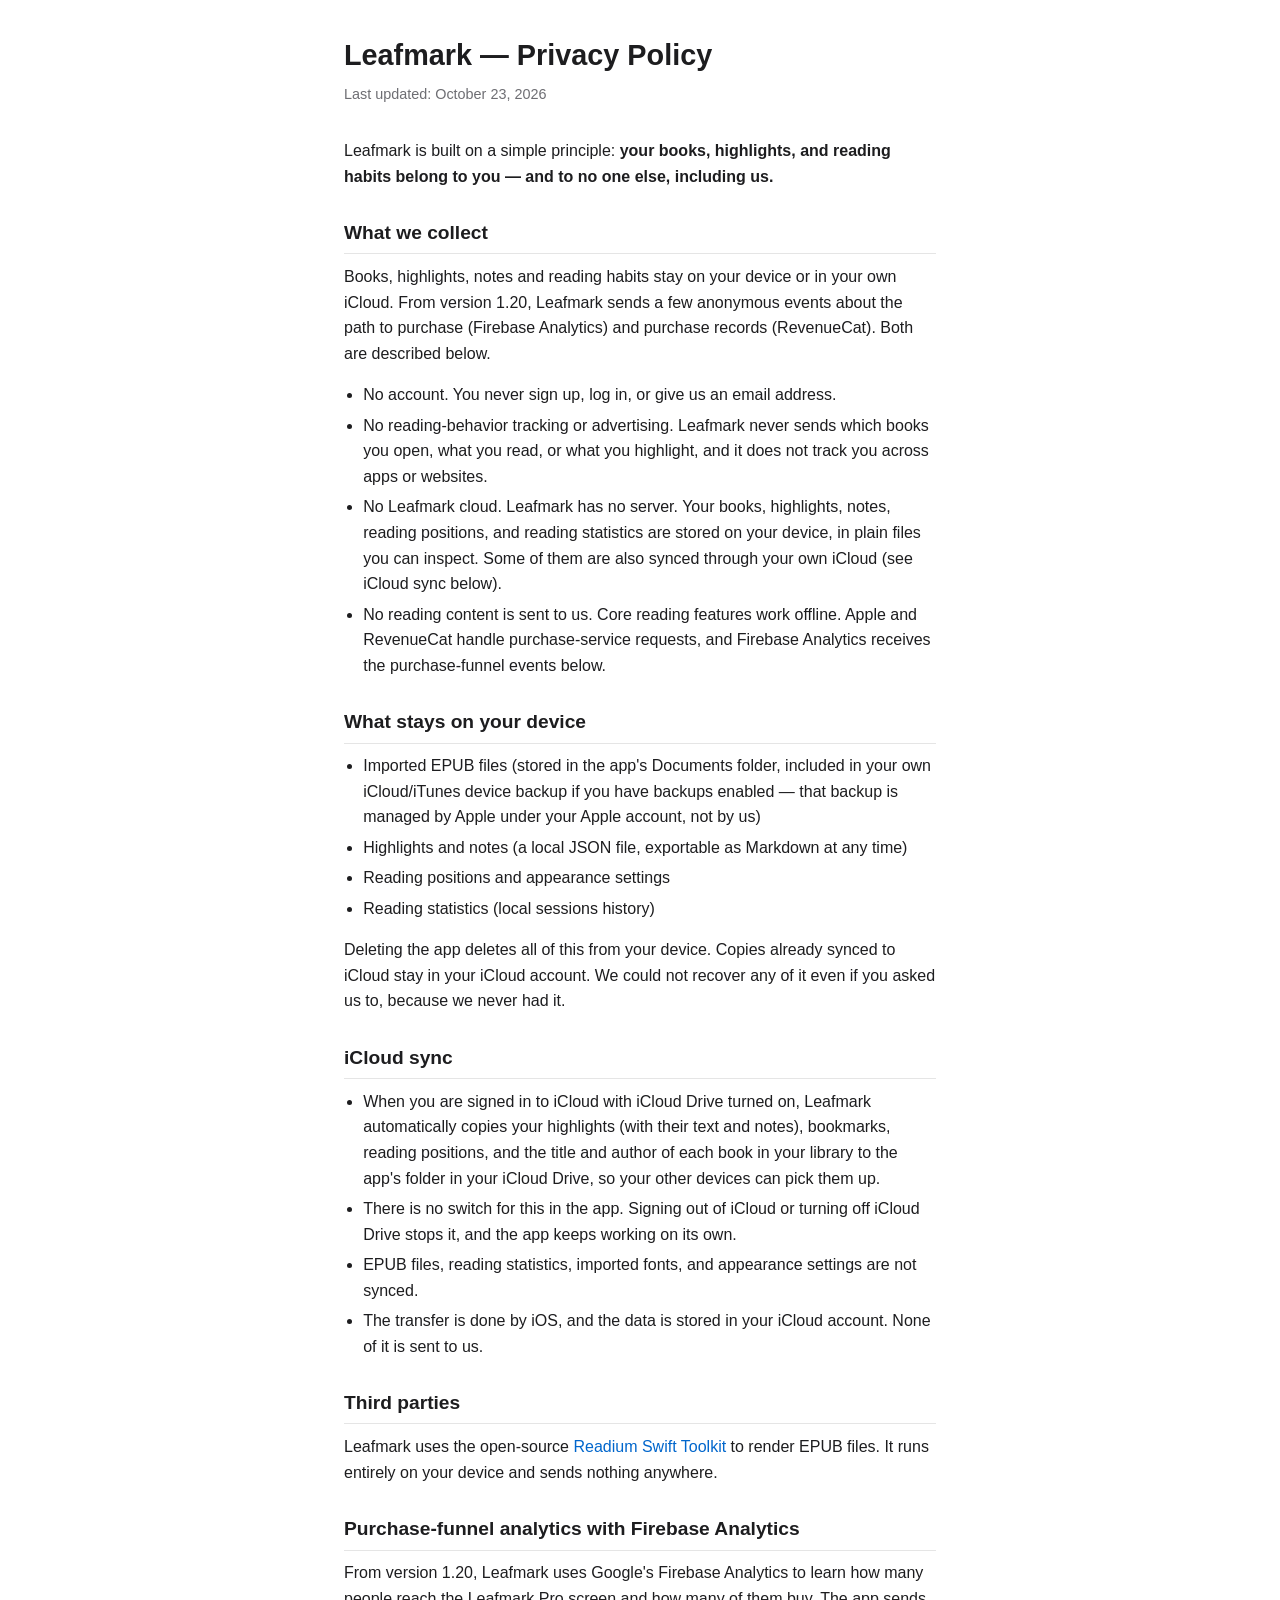
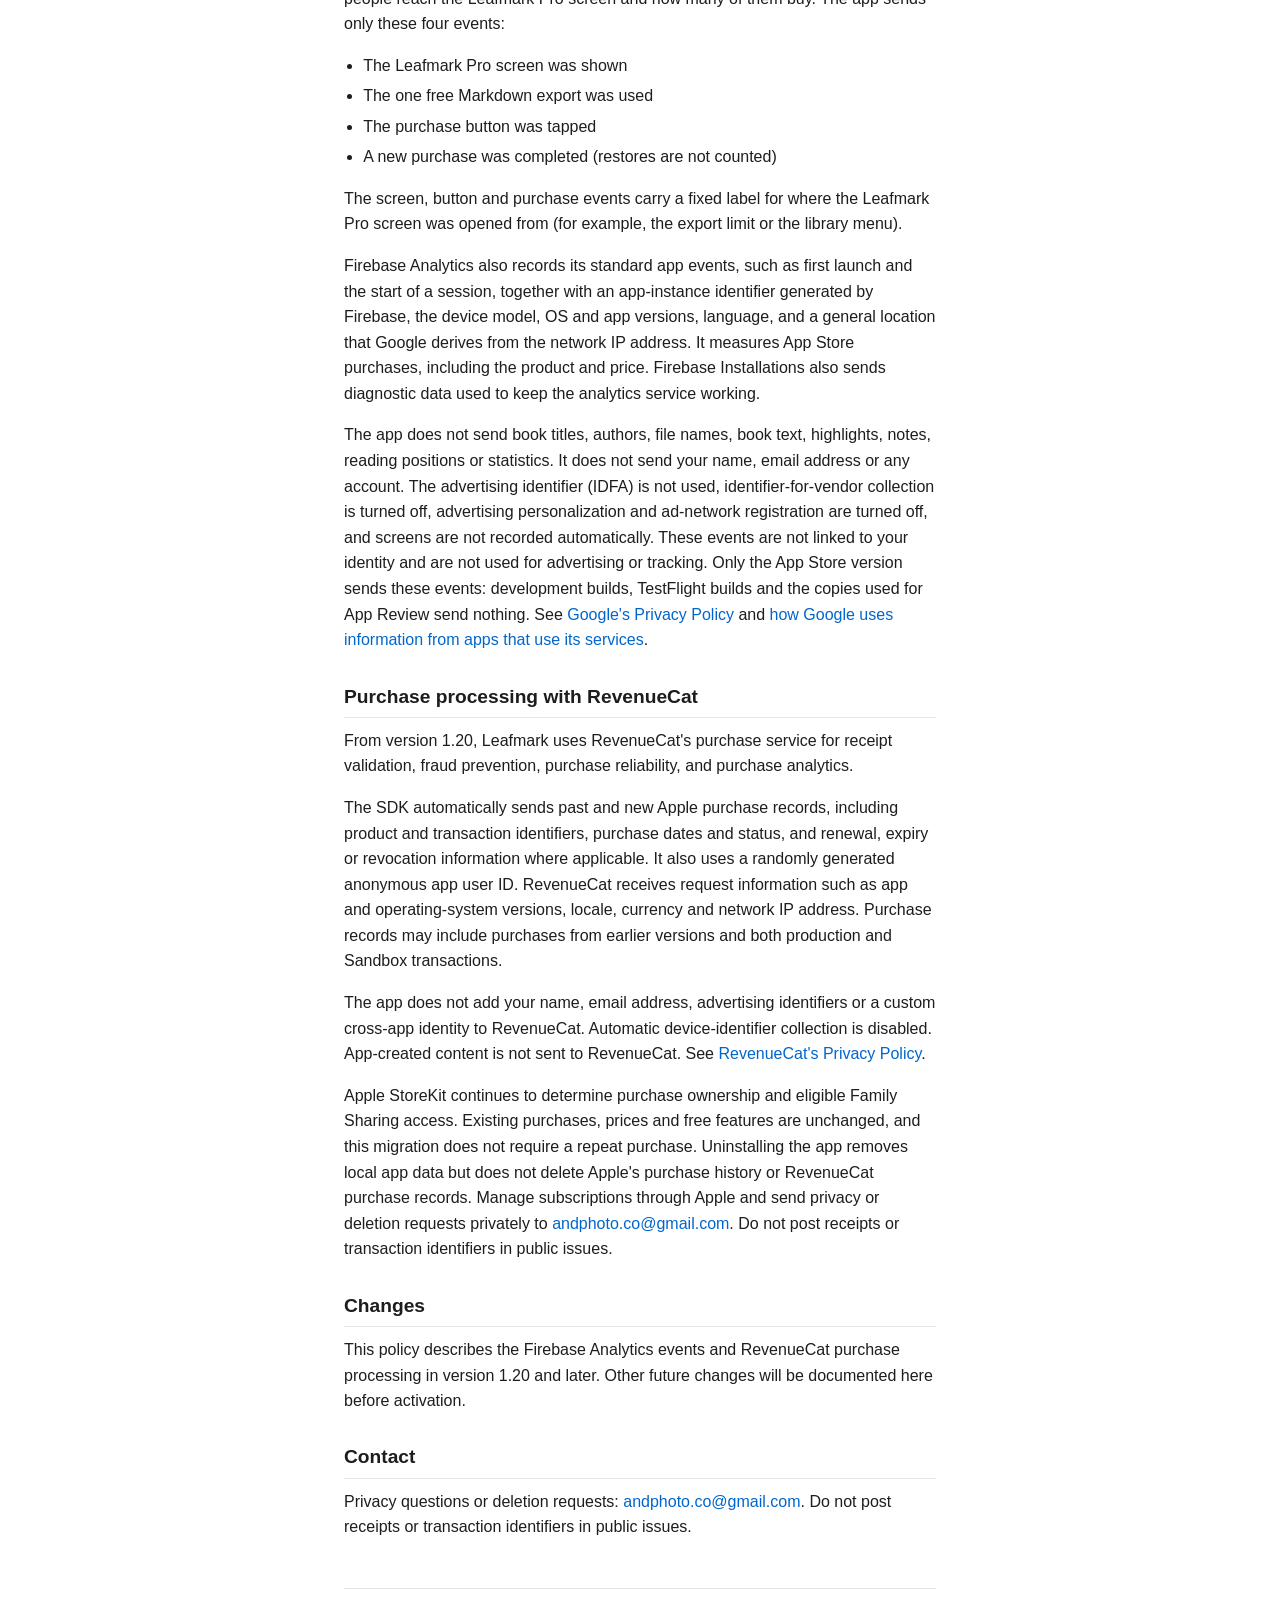
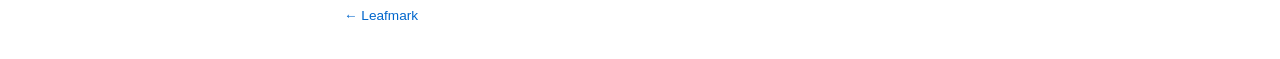
==== commit ed2ec73d: "PR #14 のレビュー指摘を反映し、計測の対象と文言を実態に合わせます。 - Firebase への送信を App Store の本番環境だけにし、TestFlight と審査の Sandbox を" ====
--- a/privacy.html
+++ b/privacy.html
@@ -56,13 +56,14 @@
 <h2>Purchase-funnel analytics with Firebase Analytics</h2>
 <p>From version 1.20, Leafmark uses Google's Firebase Analytics to learn how many people reach the Leafmark Pro screen and how many of them buy. The app sends only these four events:</p>
 <ul>
-  <li>The Leafmark Pro screen was shown, with a fixed label for where it was opened from (for example, the export limit or the library menu)</li>
+  <li>The Leafmark Pro screen was shown</li>
   <li>The one free Markdown export was used</li>
   <li>The purchase button was tapped</li>
-  <li>A purchase was completed</li>
+  <li>A new purchase was completed (restores are not counted)</li>
 </ul>
-<p>Firebase Analytics also records its standard app events, such as first launch and the start of a session, together with an app-instance identifier generated by Firebase, the device model, OS and app versions, language, and a general location that Google derives from the network IP address. It measures App Store purchases, including the product and price.</p>
-<p>The app does not send book titles, authors, file names, book text, highlights, notes, reading positions or statistics. It does not send your name, email address or any account. The advertising identifier (IDFA) is not used, identifier-for-vendor collection is turned off, advertising personalization and ad-network registration are turned off, and screens are not recorded automatically. These events are not linked to your identity and are not used for advertising or tracking. Development, test and preview builds send nothing. See <a href="https://policies.google.com/privacy">Google's Privacy Policy</a> and <a href="https://policies.google.com/technologies/partner-sites">how Google uses information from apps that use its services</a>.</p>
+<p>The screen, button and purchase events carry a fixed label for where the Leafmark Pro screen was opened from (for example, the export limit or the library menu).</p>
+<p>Firebase Analytics also records its standard app events, such as first launch and the start of a session, together with an app-instance identifier generated by Firebase, the device model, OS and app versions, language, and a general location that Google derives from the network IP address. It measures App Store purchases, including the product and price. Firebase Installations also sends diagnostic data used to keep the analytics service working.</p>
+<p>The app does not send book titles, authors, file names, book text, highlights, notes, reading positions or statistics. It does not send your name, email address or any account. The advertising identifier (IDFA) is not used, identifier-for-vendor collection is turned off, advertising personalization and ad-network registration are turned off, and screens are not recorded automatically. These events are not linked to your identity and are not used for advertising or tracking. Only the App Store version sends these events: development builds, TestFlight builds and the copies used for App Review send nothing. See <a href="https://policies.google.com/privacy">Google's Privacy Policy</a> and <a href="https://policies.google.com/technologies/partner-sites">how Google uses information from apps that use its services</a>.</p>
 
 <h2>Purchase processing with RevenueCat</h2>
 <p>From version 1.20, Leafmark uses RevenueCat's purchase service for receipt validation, fraud prevention, purchase reliability, and purchase analytics.</p>
